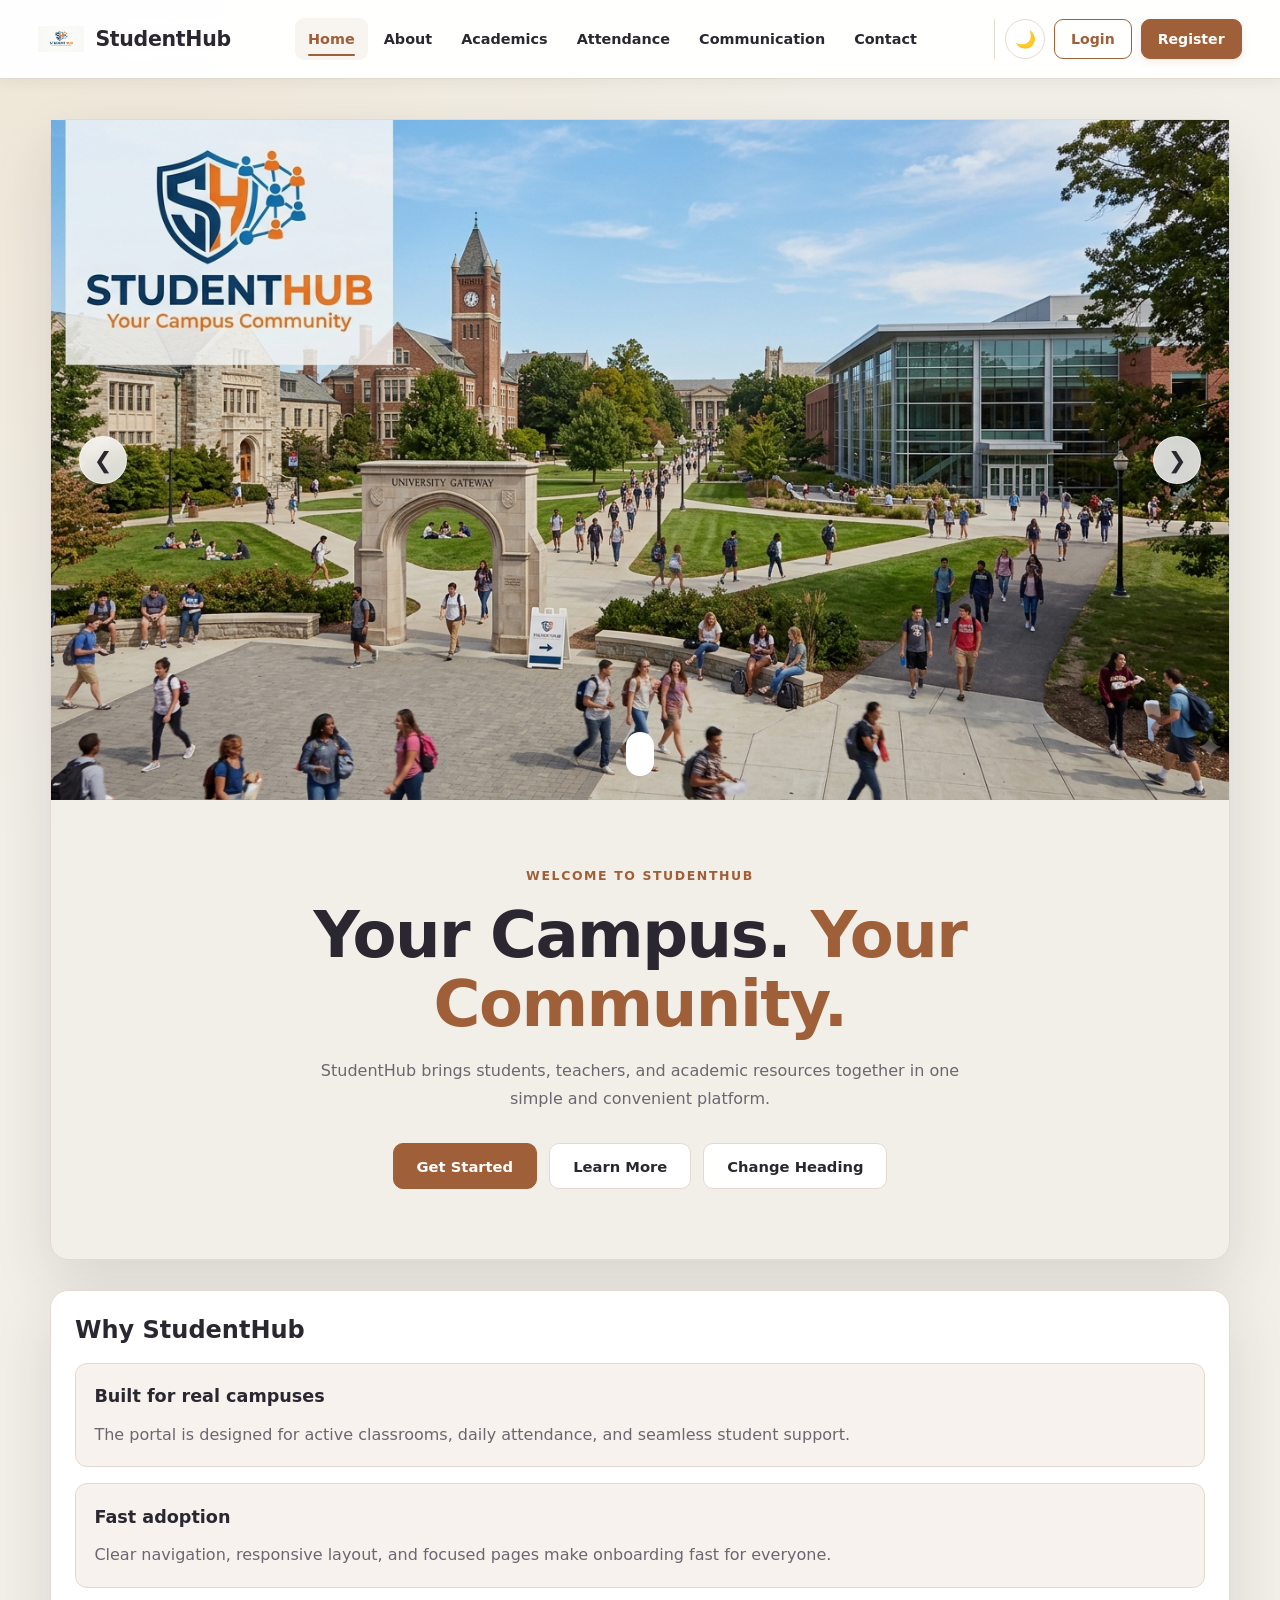
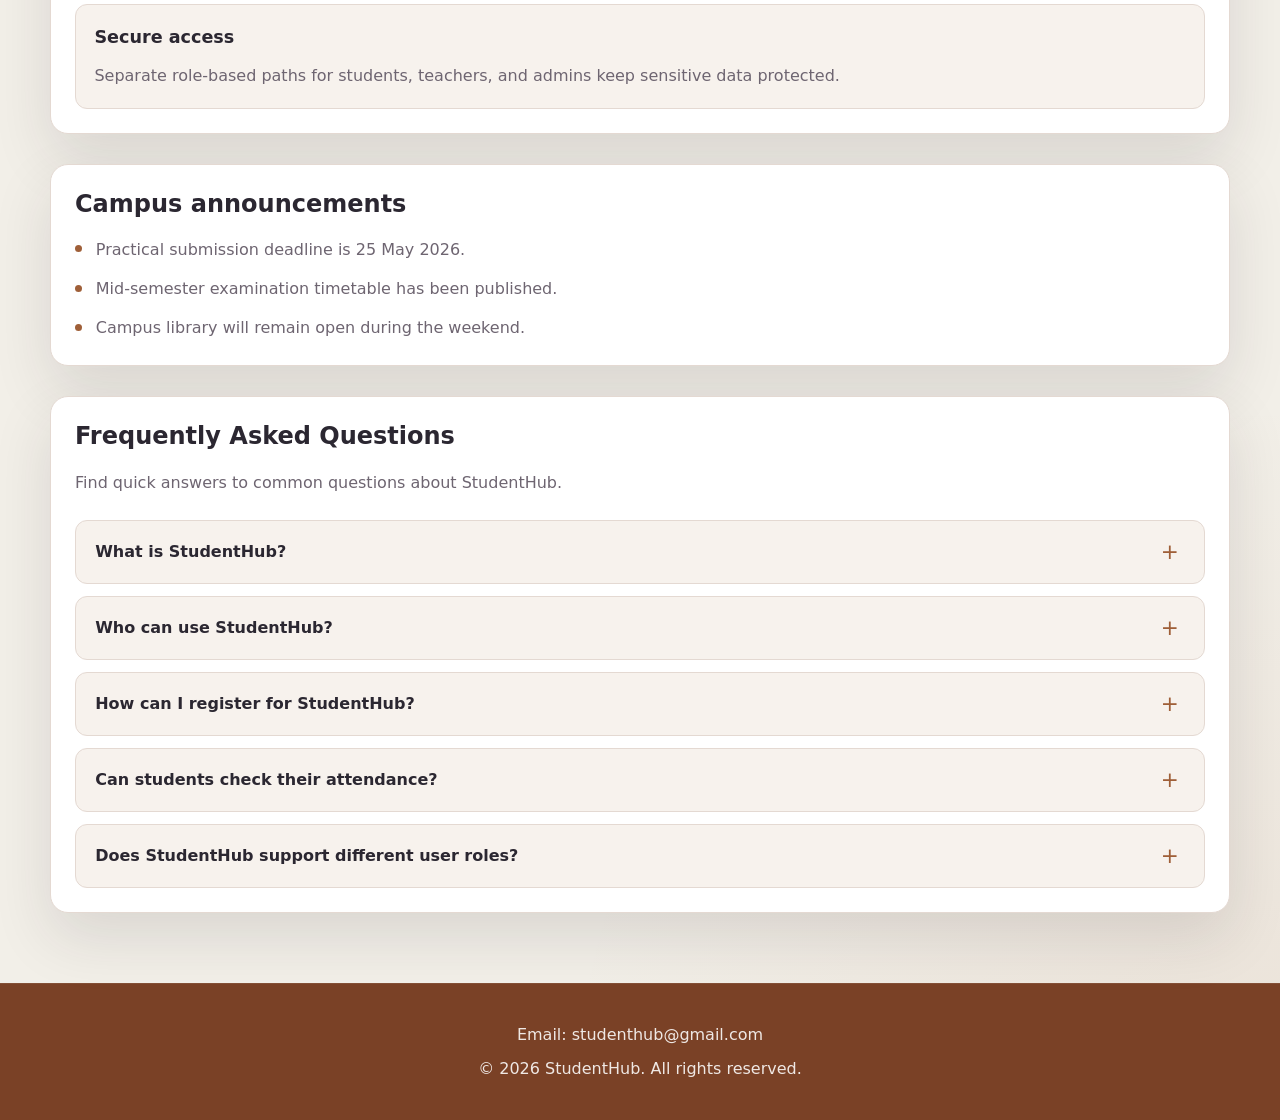
==== pages/index.html @ ce454cba "Upload Final WDF Practical" ====
<!-- 
FAQ(Button Click Answer Sow) 
Heading Change 
Dark Mode
-->

<!DOCTYPE html>
<html lang="en">

<head>
    <meta charset="UTF-8">
    <meta name="viewport" content="width=device-width, initial-scale=1.0">
    <title>StudentHub | Home</title>
    <link rel="stylesheet" href="../css/style.css">

    <link rel="icon" type="image/png" href="../images/logo.png">
</head>

<body>
    <header class="site-header">

        <div class="nav-container">

            <!-- StudentHub Brand -->
            <a href="index.html" class="brand">
                <img src="../images/logo.png" alt="StudentHub Logo" class="brand-logo">
                <span class="brand-name">StudentHub</span>
            </a>

            <!-- Main Navigation -->
            <nav class="main-navigation" aria-label="Main Navigation">

                <ul class="nav-list">

                    <li>
                        <a href="index.html" class="nav-link active">
                            Home
                        </a>
                    </li>

                    <li>
                        <a href="about.html" class="nav-link">
                            About
                        </a>
                    </li>

                    <li>
                        <a href="academics.html" class="nav-link">
                            Academics
                        </a>
                    </li>

                    <li>
                        <a href="attendance.html" class="nav-link">
                            Attendance
                        </a>
                    </li>

                    <li>
                        <a href="communication.html" class="nav-link">
                            Communication
                        </a>
                    </li>

                    <li>
                        <a href="contact.html" class="nav-link">
                            Contact
                        </a>
                    </li>

                </ul>

            </nav>

            <div class="nav-actions">

                <button type="button" id="theme-toggle" class="theme-toggle" aria-label="Switch to dark mode"
                    title="Switch to dark mode">
                    🌙
                </button>

                <a href="login.html" class="nav-login">
                    Login
                </a>

                <a href="register.html" class="nav-register">
                    Register
                </a>

            </div>


        </div>

    </header>

    <main>
        <section class="hero-section">

            <!-- Campus Image Slider -->
            <div class="campus-slider" aria-label="Campus Image Slider">

                <div class="slider-track">


                    <div class="slide active">
                        <img src="../images/campus_image.png" alt="StudentHub College Campus"
                            class="campus-slide-image">
                    </div>

                    <!--
                TODO:
                Add more slides here when you are ready.

                Example:

                <div class="slide">
                    <img
                        src="../assets/images/campus-2.jpg"
                        alt="College Campus"
                        class="campus-slide-image"
                    >
                </div>
            -->

                </div>

                <!-- Previous Button -->
                <button type="button" class="slider-button slider-prev" aria-label="Previous campus image">
                    &#10094;
                </button>

                <!-- Next Button -->
                <button type="button" class="slider-button slider-next" aria-label="Next campus image">
                    &#10095;
                </button>

                <!-- Slider Indicators -->
                <div class="slider-indicators">

                    <button type="button" class="slider-dot active" aria-label="Show campus image 1">
                    </button>

                    <!--
                TODO:
                Add additional dots when additional images are added.
            -->

                </div>

            </div>


            <!-- StudentHub Introduction -->
            <div class="hero-content">

                <span class="hero-label">
                    WELCOME TO STUDENTHUB
                </span>

                <h1 id="hero-heading">
                    Your Campus.
                    <span>Your Community.</span>
                </h1>


                <p>
                    StudentHub brings students, teachers, and academic
                    resources together in one simple and convenient platform.
                </p>

                <div class="hero-buttons">

                    <a href="login.html" class="btn btn-primary">
                        Get Started
                    </a>

                    <a href="about.html" class="btn btn-secondary">
                        Learn More
                    </a>

                    <button type="button" id="heading-change-btn" class="btn btn-heading-change">
                        Change Heading
                    </button>

                </div>


            </div>

        </section>

        <section>
            <h2>Why StudentHub</h2>
            <article>
                <h3>Built for real campuses</h3>
                <p>The portal is designed for active classrooms, daily attendance, and seamless student support.</p>
            </article>
            <article>
                <h3>Fast adoption</h3>
                <p>Clear navigation, responsive layout, and focused pages make onboarding fast for everyone.</p>
            </article>
            <article>
                <h3>Secure access</h3>
                <p>Separate role-based paths for students, teachers, and admins keep sensitive data protected.</p>
            </article>
        </section>

        <section>
            <h2>Campus announcements</h2>
            <ul>
                <li>Practical submission deadline is 25 May 2026.</li>
                <li>Mid-semester examination timetable has been published.</li>
                <li>Campus library will remain open during the weekend.</li>
            </ul>
        </section>

        <section class="faq-section">

            <h2>Frequently Asked Questions</h2>

            <p class="faq-intro">
                Find quick answers to common questions about StudentHub.
            </p>

            <div class="faq-list">

                <article class="faq-item">

                    <button type="button" class="faq-question" aria-expanded="false">

                        <span>What is StudentHub?</span>

                        <span class="faq-icon">+</span>

                    </button>

                    <div class="faq-answer">

                        <p>
                            StudentHub is a campus platform that brings
                            students, teachers, academic resources, attendance,
                            communication, and other campus services together
                            in one place.
                        </p>

                    </div>

                </article>


                <article class="faq-item">

                    <button type="button" class="faq-question" aria-expanded="false">

                        <span>Who can use StudentHub?</span>

                        <span class="faq-icon">+</span>

                    </button>

                    <div class="faq-answer">

                        <p>
                            StudentHub is designed for students, teachers,
                            and administrators. Each role can access the
                            features relevant to their responsibilities.
                        </p>

                    </div>

                </article>


                <article class="faq-item">

                    <button type="button" class="faq-question" aria-expanded="false">

                        <span>How can I register for StudentHub?</span>

                        <span class="faq-icon">+</span>

                    </button>

                    <div class="faq-answer">

                        <p>
                            Click the Register button in the navigation menu
                            and complete the registration form with the
                            required information.
                        </p>

                    </div>

                </article>


                <article class="faq-item">

                    <button type="button" class="faq-question" aria-expanded="false">

                        <span>Can students check their attendance?</span>

                        <span class="faq-icon">+</span>

                    </button>

                    <div class="faq-answer">

                        <p>
                            Yes. Students can use the Attendance section
                            to view their attendance information.
                        </p>

                    </div>

                </article>


                <article class="faq-item">

                    <button type="button" class="faq-question" aria-expanded="false">

                        <span>Does StudentHub support different user roles?</span>

                        <span class="faq-icon">+</span>

                    </button>

                    <div class="faq-answer">

                        <p>
                            Yes. The project includes separate paths for
                            students, teachers, and administrators.
                        </p>

                    </div>

                </article>

            </div>

        </section>


    </main>

    <footer>
        <p>Email: studenthub@gmail.com</p>
        <p>&copy; 2026 StudentHub. All rights reserved.</p>
    </footer>

    <script src="../js/script.js"></script>
</body>

</html>
---- css/style.css ----
/* =========================================================
   STUDENTHUB
   GLOBAL DESIGN SYSTEM
   ========================================================= */

:root {
    /* -------------------------
       Core Colors
       ------------------------- */
    
    color-scheme: light;

    
    --background: #f2efe8;
    --surface: #ffffff;
    --surface-soft: #f7f2ed;

    --text: #2b2731;
    --muted: #6e6571;

    --primary: #9f5f38;
    --primary-dark: #7a4126;

    --accent: #d6af6f;
    --accent-dark: #b15f29;

    --border: #e4d9d2;

    /* -------------------------
       Effects
       ------------------------- */

    --shadow-sm: 0 4px 14px rgba(45, 32, 43, 0.06);

    --shadow-md: 0 12px 30px rgba(45, 32, 43, 0.09);

    --shadow-lg: 0 24px 60px rgba(45, 32, 43, 0.12);

    /* -------------------------
       Layout
       ------------------------- */

    --container-width: 1380px;

    --content-width: 1180px;

    --radius-sm: 8px;
    --radius-md: 12px;
    --radius-lg: 18px;

    /* -------------------------
       Transitions
       ------------------------- */

    --transition-fast: 0.2s ease;

    --transition-normal: 0.25s ease;

    --transition-slow: 0.4s ease;
}


/* =========================================================
   GLOBAL RESET
   ========================================================= */

* {
    margin: 0;
    padding: 0;

    box-sizing: border-box;
}


html {
    scroll-behavior: smooth;
}


body {
    min-height: 100vh;

    font-family:
        Inter,
        system-ui,
        -apple-system,
        BlinkMacSystemFont,
        "Segoe UI",
        sans-serif;

    color: var(--text);

    background:
        radial-gradient(
            circle at top left,
            rgba(223, 184, 121, 0.16),
            transparent 28%
        ),
        radial-gradient(
            circle at bottom right,
            rgba(159, 95, 56, 0.09),
            transparent 24%
        ),
        var(--background);

    line-height: 1.7;
}


/* =========================================================
   GLOBAL ELEMENTS
   ========================================================= */

img,
video,
iframe {
    display: block;

    max-width: 100%;
}


a {
    color: var(--primary);

    text-decoration: none;
}


button,
input,
select,
textarea {
    font: inherit;
}


button {
    cursor: pointer;
}


/* =========================================================
   MAIN CONTENT CONTAINER
   ========================================================= */

main {
    width: min(94%, var(--content-width));

    margin: 0 auto;

    padding: 40px 0 70px;

    display: grid;

    gap: 30px;
}


/* =========================================================
   STUDENTHUB NAVIGATION
   ========================================================= */

.site-header {
    position: sticky;

    top: 0;

    z-index: 1000;

    width: 100%;

    background: rgba(255, 255, 255, 0.96);

    border-bottom: 1px solid var(--border);

    box-shadow: var(--shadow-sm);

    backdrop-filter: blur(12px);

    -webkit-backdrop-filter: blur(12px);
}


.nav-container {
    width: min(94%, var(--container-width));

    min-height: 78px;

    margin: 0 auto;

    display: flex;

    align-items: center;

    gap: 28px;
}


/* =========================================================
   BRAND
   ========================================================= */

.brand {
    display: inline-flex;

    align-items: center;

    gap: 11px;

    flex-shrink: 0;

    padding: 5px 0;

    color: var(--text);

    text-decoration: none;

    border-radius: var(--radius-sm);

    transition:
        opacity var(--transition-normal),
        transform var(--transition-normal);
}


.brand:hover {
    opacity: 0.88;

    transform: translateY(-1px);
}


.brand-logo {
    width: 46px;

    height: 46px;

    display: block;

    flex-shrink: 0;

    object-fit: contain;

    object-position: center;
}


.brand-name {
    color: var(--text);

    font-size: 1.28rem;

    font-weight: 750;

    line-height: 1;

    letter-spacing: -0.3px;

    white-space: nowrap;
}


/* =========================================================
   MAIN NAVIGATION
   ========================================================= */

.main-navigation {
    flex: 1;

    min-width: 0;

    display: flex;

    align-items: center;

    justify-content: center;
}


.nav-list {
    display: flex;

    align-items: center;

    justify-content: center;

    gap: 3px;

    margin: 0;

    padding: 0;

    list-style: none;
}


.nav-list li {
    margin: 0;

    padding: 0;
}


.nav-link {
    position: relative;

    display: inline-flex;

    align-items: center;

    justify-content: center;

    min-height: 42px;

    padding: 0 13px;

    color: var(--text);

    font-size: 0.9rem;

    font-weight: 550;

    line-height: 1;

    text-decoration: none;

    border-radius: 9px;

    white-space: nowrap;

    transition:
        color var(--transition-normal),
        background-color var(--transition-normal);
}


.nav-link:hover {
    color: var(--primary);

    background-color: rgba(159, 95, 56, 0.08);
}


.nav-link.active {
    color: var(--primary);

    font-weight: 650;

    background-color: rgba(159, 95, 56, 0.07);
}


.nav-link.active::after {
    content: "";

    position: absolute;

    left: 13px;

    right: 13px;

    bottom: 4px;

    height: 2px;

    border-radius: 999px;

    background-color: var(--primary);
}


/* =========================================================
   NAVIGATION ACTIONS
   ========================================================= */

.nav-actions {
    display: flex;

    align-items: center;

    justify-content: flex-end;

    gap: 9px;

    flex-shrink: 0;

    padding-left: 10px;

    border-left: 1px solid var(--border);
}


.nav-login,
.nav-register {
    min-height: 40px;

    display: inline-flex;

    align-items: center;

    justify-content: center;

    padding: 0 16px;

    border-radius: 9px;

    font-size: 0.88rem;

    font-weight: 600;

    line-height: 1;

    text-decoration: none;

    white-space: nowrap;

    transition:
        color var(--transition-normal),
        background-color var(--transition-normal),
        border-color var(--transition-normal),
        box-shadow var(--transition-normal),
        transform var(--transition-normal);
}


/* Login */

.nav-login {
    color: var(--primary);

    background-color: transparent;

    border: 1px solid var(--primary);
}


.nav-login:hover {
    color: #ffffff;

    background-color: var(--primary);

    transform: translateY(-1px);

    box-shadow:
        0 5px 14px rgba(159, 95, 56, 0.18);
}


/* Register */

.nav-register {
    color: #ffffff;

    background-color: var(--primary);

    border: 1px solid var(--primary);

    box-shadow:
        0 3px 8px rgba(159, 95, 56, 0.12);
}


.nav-register:hover {
    color: #ffffff;

    background-color: var(--primary-dark);

    border-color: var(--primary-dark);

    transform: translateY(-1px);

    box-shadow:
        0 6px 16px rgba(159, 95, 56, 0.22);
}


/* =========================================================
   HOME PAGE
   ========================================================= */

.hero-section {
    width: 100%;

    padding: 0 0 70px;

    background: var(--background);
}


/* =========================================================
   CAMPUS IMAGE SLIDER
   ========================================================= */

.campus-slider {
    position: relative;

    width: 100%;

    height: clamp(400px, 55vw, 680px);

    overflow: hidden;

    background: #dcd7cf;

    isolation: isolate;
}


.slider-track {
    position: relative;

    width: 100%;

    height: 100%;
}


.slide {
    position: absolute;

    inset: 0;

    width: 100%;

    height: 100%;

    opacity: 0;

    visibility: hidden;

    transition:
        opacity var(--transition-slow),
        visibility var(--transition-slow);
}


.slide.active {
    opacity: 1;

    visibility: visible;

    z-index: 1;
}


.campus-slide-image {
    width: 100%;

    height: 100%;

    display: block;

    object-fit: cover;

    object-position: center center;
}


/* =========================================================
   SLIDER OVERLAY
   ========================================================= */

.campus-slider::after {
    content: "";

    position: absolute;

    inset: 0;

    z-index: 2;

    pointer-events: none;

    background:
        linear-gradient(
            to bottom,
            rgba(0, 0, 0, 0.03),
            rgba(0, 0, 0, 0.08)
        );
}


/* =========================================================
   SLIDER BUTTONS
   ========================================================= */

.slider-button {
    position: absolute;

    top: 50%;

    z-index: 5;

    width: 48px;

    height: 48px;

    display: flex;

    align-items: center;

    justify-content: center;

    transform: translateY(-50%);

    border: 1px solid rgba(255, 255, 255, 0.55);

    border-radius: 50%;

    background: rgba(255, 255, 255, 0.82);

    color: var(--text);

    font-size: 1.4rem;

    line-height: 1;

    cursor: pointer;

    backdrop-filter: blur(6px);

    transition:
        background-color var(--transition-normal),
        color var(--transition-normal),
        transform var(--transition-normal),
        box-shadow var(--transition-normal);
}


.slider-button:hover {
    background: var(--primary);

    color: #ffffff;

    box-shadow:
        0 8px 20px rgba(0, 0, 0, 0.18);

    transform:
        translateY(-50%)
        scale(1.05);
}


.slider-prev {
    left: 28px;
}


.slider-next {
    right: 28px;
}


/* =========================================================
   SLIDER INDICATORS
   ========================================================= */

.slider-indicators {
    position: absolute;

    left: 50%;

    bottom: 24px;

    z-index: 5;

    display: flex;

    align-items: center;

    justify-content: center;

    gap: 8px;

    transform: translateX(-50%);
}


.slider-dot {
    width: 9px;

    height: 9px;

    padding: 0;

    border: 0;

    border-radius: 50%;

    background: rgba(255, 255, 255, 0.65);

    cursor: pointer;

    transition:
        width var(--transition-normal),
        background-color var(--transition-normal),
        transform var(--transition-normal);
}


.slider-dot:hover {
    transform: scale(1.15);
}


.slider-dot.active {
    width: 28px;

    border-radius: 999px;

    background: #ffffff;
}


/* =========================================================
   HERO CONTENT
   ========================================================= */

.hero-content {
    width: min(92%, 900px);

    margin: 0 auto;

    padding: 65px 20px 0;

    display: flex;

    flex-direction: column;

    align-items: center;

    justify-content: center;

    text-align: center;
}


.hero-label {
    display: inline-block;

    margin-bottom: 15px;

    color: var(--primary);

    font-size: 0.78rem;

    font-weight: 700;

    letter-spacing: 1.6px;

    text-transform: uppercase;
}


.hero-content h1 {
    margin: 0 0 18px;

    color: var(--text);

    font-size: clamp(2.2rem, 5vw, 4rem);

    font-weight: 750;

    line-height: 1.08;

    letter-spacing: -1.5px;
}


.hero-content h1 span {
    color: var(--primary);
}


.hero-content p {
    width: min(100%, 680px);

    margin: 0 auto 30px;

    color: var(--muted);

    font-size: 1rem;

    line-height: 1.75;
}


/* =========================================================
   STANDARD BUTTONS
   ========================================================= */

.hero-buttons {
    display: flex;

    align-items: center;

    justify-content: center;

    gap: 12px;

    flex-wrap: wrap;
}


.btn {
    min-height: 46px;

    display: inline-flex;

    align-items: center;

    justify-content: center;

    padding: 0 23px;

    border-radius: 10px;

    font-size: 0.92rem;

    font-weight: 600;

    text-decoration: none;

    transition:
        transform var(--transition-normal),
        box-shadow var(--transition-normal),
        background-color var(--transition-normal),
        color var(--transition-normal);
}


.btn-primary {
    color: #ffffff;

    background: var(--primary);

    border: 1px solid var(--primary);
}


.btn-primary:hover {
    color: #ffffff;

    background: var(--primary-dark);

    box-shadow:
        0 8px 20px rgba(159, 95, 56, 0.18);

    transform: translateY(-2px);
}


.btn-secondary {
    color: var(--text);

    background: var(--surface);

    border: 1px solid var(--border);
}


.btn-secondary:hover {
    color: var(--primary);

    border-color: var(--primary);

    transform: translateY(-2px);
}


/* =========================================================
   CONTENT SECTIONS
   ========================================================= */

section,
aside {
    background-color: var(--surface);

    border: 1px solid var(--border);

    border-radius: var(--radius-lg);

    padding: 1.5rem;

    box-shadow: var(--shadow-lg);

    min-width: 0;
}


section h2,
aside h2 {
    margin-bottom: 1rem;

    color: var(--text);

    font-size: 1.5rem;

    line-height: 1.3;
}


section p,
article p,
aside p,
footer p {
    color: var(--muted);
}


/* =========================================================
   ARTICLES / FEATURE CARDS
   ========================================================= */

section article {
    background: var(--surface-soft);

    border: 1px solid var(--border);

    border-radius: var(--radius-md);

    padding: 1.15rem;

    margin-bottom: 1rem;

    transition:
        transform var(--transition-normal),
        box-shadow var(--transition-normal);
}


section article:hover {
    transform: translateY(-2px);

    box-shadow: var(--shadow-sm);
}


section article:last-child {
    margin-bottom: 0;
}


section article h3 {
    margin-bottom: 0.55rem;

    color: var(--text);

    font-size: 1.1rem;
}


/* =========================================================
   FEATURE GRID
   ========================================================= */

.feature-grid {
    display: grid;

    gap: 1rem;

    grid-template-columns:
        repeat(
            auto-fit,
            minmax(210px, 1fr)
        );

    align-items: start;
}


.feature-card {
    background: var(--surface);

    border: 1px solid var(--border);

    border-radius: var(--radius-md);

    padding: 1.25rem;

    box-shadow: var(--shadow-sm);

    transition:
        transform var(--transition-normal),
        box-shadow var(--transition-normal);
}


.feature-card:hover {
    transform: translateY(-3px);

    box-shadow: var(--shadow-md);
}


.feature-card h3 {
    margin-bottom: 0.8rem;

    color: var(--text);

    font-size: 1.1rem;
}


/* =========================================================
   LISTS
   ========================================================= */

section ul,
aside ul {
    list-style: none;

    padding-left: 0;

    display: grid;

    gap: 0.75rem;
}


section li,
aside li {
    position: relative;

    padding-left: 1.3rem;

    color: var(--muted);
}


section li::before,
aside li::before {
    content: "";

    position: absolute;

    left: 0;

    top: 0.6rem;

    width: 7px;

    height: 7px;

    border-radius: 50%;

    background: var(--primary);
}


/* =========================================================
   TABLES
   ========================================================= */

table {
    width: 100%;

    border-collapse: collapse;

    background: var(--surface);

    border: 1px solid var(--border);
}


thead {
    background: var(--surface-soft);
}


th,
td {
    padding: 1rem;

    text-align: left;

    border: 1px solid var(--border);
}


th {
    color: var(--text);

    font-weight: 700;
}


td {
    color: var(--muted);
}


tbody tr {
    transition: background-color var(--transition-fast);
}


tbody tr:hover {
    background: var(--surface-soft);
}


/* =========================================================
   FORMS
   ========================================================= */

form {
    display: grid;

    gap: 1rem;
}


label {
    color: var(--text);

    font-weight: 650;
}


input,
select,
textarea {
    width: 100%;

    padding: 0.9rem 1rem;

    color: var(--text);

    background: #fcfbf9;

    border: 1px solid var(--border);

    border-radius: var(--radius-md);

    transition:
        border-color var(--transition-normal),
        box-shadow var(--transition-normal),
        background-color var(--transition-normal);
}


input:focus,
select:focus,
textarea:focus {
    outline: none;

    background: var(--surface);

    border-color: var(--primary);

    box-shadow:
        0 0 0 4px rgba(159, 95, 56, 0.10);
}


textarea {
    min-height: 140px;

    resize: vertical;
}


/* =========================================================
   STANDARD BUTTON
   ========================================================= */

button {
    display: inline-flex;

    align-items: center;

    justify-content: center;

    min-height: 44px;

    padding: 0 1.4rem;

    border: 1px solid var(--primary);

    border-radius: 10px;

    background: var(--primary);

    color: #ffffff;

    cursor: pointer;

    font-weight: 600;

    transition:
        transform var(--transition-fast),
        background-color var(--transition-fast),
        box-shadow var(--transition-fast);
}


button:hover,
button:focus-visible {
    background: var(--primary-dark);

    border-color: var(--primary-dark);

    transform: translateY(-1px);

    box-shadow:
        0 5px 14px rgba(159, 95, 56, 0.16);
}


/* =========================================================
   FOOTER
   ========================================================= */

footer {
    width: 100%;

    padding: 30px 20px;

    text-align: center;

    color: #ffffff;

    background: var(--primary-dark);

    border-top: 1px solid rgba(255, 255, 255, 0.08);
}


footer p {
    margin: 0.45rem 0;

    color: rgba(255, 255, 255, 0.88);
}


footer ul {
    list-style: none;

    padding: 0;

    margin: 0.85rem 0 1.2rem;

    display: flex;

    flex-wrap: wrap;

    justify-content: center;

    gap: 0.85rem;
}


footer a {
    color: rgba(255, 255, 255, 0.92);

    transition: color var(--transition-fast);
}


footer a:hover {
    color: #ffffff;
}


/* =========================================================
   TABLET
   ========================================================= */

@media (max-width: 1150px) {

    .nav-container {
        gap: 18px;
    }

    .nav-list {
        gap: 0;
    }

    .nav-link {
        padding-left: 10px;

        padding-right: 10px;

        font-size: 0.85rem;
    }

    .nav-actions {
        padding-left: 8px;

        gap: 7px;
    }

    .nav-login,
    .nav-register {
        padding-left: 13px;

        padding-right: 13px;

        font-size: 0.84rem;
    }
}


/* =========================================================
   SMALL TABLET
   ========================================================= */

@media (max-width: 950px) {

    .nav-container {
        min-height: auto;

        padding-top: 13px;

        padding-bottom: 13px;

        flex-wrap: wrap;
    }

    .brand {
        margin-right: auto;
    }

    .main-navigation {
        order: 3;

        width: 100%;

        flex-basis: 100%;

        justify-content: flex-start;

        overflow-x: auto;

        scrollbar-width: none;
    }

    .main-navigation::-webkit-scrollbar {
        display: none;
    }

    .nav-list {
        width: max-content;

        justify-content: flex-start;

        padding-bottom: 2px;
    }

    .nav-actions {
        border-left: none;

        padding-left: 0;
    }

    .campus-slider {
        height: 52vw;

        min-height: 350px;

        max-height: 520px;
    }

    .slider-button {
        width: 44px;

        height: 44px;

        font-size: 1.2rem;
    }

    .slider-prev {
        left: 18px;
    }

    .slider-next {
        right: 18px;
    }

    .hero-content {
        padding-top: 50px;
    }
}


/* =========================================================
   MOBILE
   ========================================================= */

@media (max-width: 600px) {

    main {
        width: 92%;

        padding-top: 25px;

        padding-bottom: 50px;
    }


    /* Navigation */

    .nav-container {
        width: 92%;

        padding-top: 11px;

        padding-bottom: 11px;

        gap: 12px;
    }

    .brand-logo {
        width: 40px;

        height: 40px;
    }

    .brand-name {
        font-size: 1.1rem;
    }

    .nav-actions {
        gap: 6px;
    }

    .nav-login,
    .nav-register {
        min-height: 37px;

        padding-left: 11px;

        padding-right: 11px;

        font-size: 0.79rem;
    }

    .main-navigation {
        margin-top: 2px;
    }

    .nav-list {
        gap: 2px;
    }

    .nav-link {
        min-height: 38px;

        padding-left: 10px;

        padding-right: 10px;

        font-size: 0.81rem;
    }

    .nav-link.active::after {
        left: 10px;

        right: 10px;

        bottom: 3px;
    }


    /* Campus slider */

    .campus-slider {
        height: 62vw;

        min-height: 260px;

        max-height: 400px;
    }

    .campus-slide-image {
        object-position: center center;
    }

    .slider-button {
        width: 38px;

        height: 38px;

        font-size: 1rem;
    }

    .slider-prev {
        left: 12px;
    }

    .slider-next {
        right: 12px;
    }

    .slider-indicators {
        bottom: 15px;
    }

    .slider-dot {
        width: 7px;

        height: 7px;
    }

    .slider-dot.active {
        width: 22px;
    }


    /* Hero */

    .hero-content {
        width: 90%;

        padding: 42px 0 0;
    }

    .hero-content h1 {
        font-size: 2.2rem;

        letter-spacing: -0.8px;
    }

    .hero-content p {
        font-size: 0.94rem;

        line-height: 1.65;
    }

    .hero-buttons {
        width: 100%;

        flex-direction: column;
    }

    .btn {
        width: 100%;
    }


    /* Sections */

    section,
    aside {
        padding: 1.2rem;

        border-radius: var(--radius-md);
    }


    /* Tables */

    table {
        display: block;

        overflow-x: auto;
    }


    /* Footer */

    footer {
        padding: 25px 15px;
    }
}


/* =========================================================
   VERY SMALL MOBILE
   ========================================================= */

@media (max-width: 400px) {

    .brand-name {
        font-size: 1rem;
    }

    .brand-logo {
        width: 36px;

        height: 36px;
    }

    .nav-login,
    .nav-register {
        padding-left: 9px;

        padding-right: 9px;

        font-size: 0.75rem;
    }

    .nav-link {
        padding-left: 8px;

        padding-right: 8px;

        font-size: 0.78rem;
    }
}


/* =========================================================
   ACCESSIBILITY
   ========================================================= */

:focus-visible {
    outline: 3px solid rgba(214, 175, 111, 0.55);

    outline-offset: 3px;
}


/* =========================================================
   REDUCED MOTION
   ========================================================= */

@media (prefers-reduced-motion: reduce) {

    html {
        scroll-behavior: auto;
    }

    *,
    *::before,
    *::after {
        transition-duration: 0.01ms !important;

        animation-duration: 0.01ms !important;

        animation-iteration-count: 1 !important;
    }
}


/* =========================================================
   DARK MODE
   ========================================================= */

:root[data-theme="dark"] {

    --background: #151311;

    --surface: #211e1b;

    --surface-soft: #292521;

    --text: #f3eee8;

    --muted: #bdb3aa;

    --primary: #d08a5b;

    --primary-dark: #a9653e;

    --accent: #d6af6f;

    --accent-dark: #d07a3e;

    --border: #3b342e;

    --shadow-sm:
        0 4px 14px rgba(0, 0, 0, 0.22);

    --shadow-md:
        0 12px 30px rgba(0, 0, 0, 0.30);

    --shadow-lg:
        0 24px 60px rgba(0, 0, 0, 0.38);
}


/* Dark mode body */

:root[data-theme="dark"] body {

    color-scheme: dark;

    background:
        radial-gradient(
            circle at top left,
            rgba(214, 175, 111, 0.08),
            transparent 28%
        ),
        radial-gradient(
            circle at bottom right,
            rgba(159, 95, 56, 0.12),
            transparent 24%
        ),
        var(--background);
}


/* Dark header */

:root[data-theme="dark"] .site-header {

    background: rgba(25, 22, 20, 0.96);

}


/* Dark hero */

:root[data-theme="dark"] .hero-section {

    background: var(--background);

}


/* Dark slider */

:root[data-theme="dark"] .campus-slider {

    background: #24211e;

}


/* Dark secondary button */

:root[data-theme="dark"] .btn-secondary {

    color: var(--text);

    background: var(--surface);

}


/* Dark form fields */

:root[data-theme="dark"] input,
:root[data-theme="dark"] select,
:root[data-theme="dark"] textarea {

    color: var(--text);

    background: #1b1917;

}


/* =========================================================
   DARK MODE TOGGLE
   ========================================================= */

.theme-toggle {

    width: 40px;

    height: 40px;

    min-height: 40px;

    padding: 0;

    display: inline-flex;

    align-items: center;

    justify-content: center;

    flex-shrink: 0;

    color: var(--text);

    background: var(--surface);

    border: 1px solid var(--border);

    border-radius: 50%;

    font-size: 1.05rem;

    line-height: 1;

    box-shadow: none;

    transition:
        background-color var(--transition-normal),
        color var(--transition-normal),
        border-color var(--transition-normal),
        transform var(--transition-normal);
}


.theme-toggle:hover {

    color: var(--primary);

    background: var(--surface-soft);

    border-color: var(--primary);

    box-shadow: none;

    transform: rotate(10deg) scale(1.05);

}


/* =========================================================
   HEADING CHANGE BUTTON
   ========================================================= */

.btn-heading-change {

    color: var(--text);

    background: var(--surface);

    border: 1px solid var(--border);

}


.btn-heading-change:hover {

    color: var(--primary);

    background: var(--surface-soft);

    border-color: var(--primary);

}


/* =========================================================
   FAQ SECTION
   ========================================================= */

.faq-section {

    width: 100%;

}


.faq-intro {

    margin-bottom: 1.5rem;

    color: var(--muted);

}


/* FAQ list */

.faq-list {

    display: grid;

    gap: 12px;

}


/* FAQ item */

.faq-item {

    margin: 0;

    padding: 0 !important;

    overflow: hidden;

    background: var(--surface-soft) !important;

    border: 1px solid var(--border) !important;

    border-radius: var(--radius-md);

    box-shadow: none !important;

    transition:
        border-color var(--transition-normal),
        background-color var(--transition-normal),
        box-shadow var(--transition-normal);

}


.faq-item:hover {

    transform: none !important;

    box-shadow: none !important;

}


/* FAQ question button */

.faq-question {

    width: 100%;

    min-height: 62px;

    padding: 1rem 1.2rem;

    display: flex;

    align-items: center;

    justify-content: space-between;

    gap: 20px;

    color: var(--text);

    background: transparent;

    border: 0;

    border-radius: 0;

    text-align: left;

    font-weight: 650;

    box-shadow: none;

    transform: none;

    transition:
        color var(--transition-normal),
        background-color var(--transition-normal);

}


.faq-question:hover,
.faq-question:focus-visible {

    color: var(--primary);

    background: rgba(159, 95, 56, 0.07);

    border: 0;

    box-shadow: none;

    transform: none;

}


/* FAQ icon */

.faq-icon {

    width: 30px;

    height: 30px;

    display: inline-flex;

    align-items: center;

    justify-content: center;

    flex-shrink: 0;

    color: var(--primary);

    font-size: 1.35rem;

    font-weight: 400;

    line-height: 1;

    transition:
        transform var(--transition-normal);

}


/* FAQ answer */

.faq-answer {

    display: grid;

    grid-template-rows: 0fr;

    transition:
        grid-template-rows var(--transition-slow);

}


.faq-answer p {

    min-height: 0;

    overflow: hidden;

    margin: 0;

    padding: 0 1.2rem;

    color: var(--muted);

    line-height: 1.7;

}


/* Open FAQ */

.faq-item.open {

    border-color: rgba(159, 95, 56, 0.45) !important;

}


.faq-item.open .faq-answer {

    grid-template-rows: 1fr;

}


.faq-item.open .faq-answer p {

    padding-top: 0;

    padding-bottom: 1.2rem;

}


.faq-item.open .faq-icon {

    transform: rotate(180deg);

}


/* =========================================================
   DARK FAQ
   ========================================================= */

:root[data-theme="dark"] .faq-question:hover,
:root[data-theme="dark"] .faq-question:focus-visible {

    background: rgba(208, 138, 91, 0.08);

}


/* =========================================================
   FAQ MOBILE
   ========================================================= */

@media (max-width: 600px) {

    .faq-question {

        min-height: 58px;

        padding:
            0.9rem 1rem;

        gap: 12px;

        font-size: 0.94rem;

    }


    .faq-answer p {

        padding-left: 1rem;

        padding-right: 1rem;

        font-size: 0.92rem;

    }


    .theme-toggle {

        width: 37px;

        height: 37px;

        min-height: 37px;

    }

}


/* =========================================================
   PRACTICAL 5 - REGISTRATION FORM VALIDATION
   ========================================================= */

.registration-section {
    width: min(100%, 700px);
    margin: 0 auto;
}

.form-intro {
    margin-bottom: 1.5rem;
    color: var(--muted);
}

.form-group {
    display: grid;
    gap: 0.45rem;
}

.form-group label,
.gender-group legend {
    font-weight: 650;
    color: var(--text);
}


/* Error message */

.error-message {
    display: block;
    min-height: 20px;
    color: #c0392b;
    font-size: 0.85rem;
    font-weight: 600;
}


/* Invalid input */

input.input-error,
select.input-error {
    border-color: #c0392b;
    background: #fff7f6;
}


/* Valid input */

input.input-valid,
select.input-valid {
    border-color: #2e8b57;
}


/* Password strength */

.password-strength-container {
    width: 100%;
    height: 8px;
    margin-top: 4px;
    overflow: hidden;
    background: var(--border);
    border-radius: 999px;
}

.strength-bar {
    width: 0%;
    height: 100%;
    border-radius: 999px;
    transition: width 0.25s ease;
}

.password-help {
    margin: 0;
    color: var(--muted);
    font-size: 0.82rem;
}

.password-strength {
    margin: 0;
    font-size: 0.88rem;
    font-weight: 650;
}


/* Gender */

.gender-group {
    border: 0;
    padding: 0;
    margin: 0;
    display: grid;
    gap: 0.7rem;
}

.gender-options {
    display: flex;
    flex-wrap: wrap;
    gap: 1.2rem;
}

.gender-options label {
    display: flex;
    align-items: center;
    gap: 0.4rem;
    font-weight: 500;
}

.gender-options input {
    width: auto;
}


/* Terms */

.terms-group {
    display: grid;
    gap: 0.4rem;
}

.terms-group label {
    display: flex;
    align-items: flex-start;
    gap: 0.5rem;
    font-weight: 500;
}

.terms-group input {
    width: auto;
    margin-top: 5px;
}


/* Success message */

.success-message {
    display: none;
    padding: 0.9rem 1rem;
    border: 1px solid #2e8b57;
    border-radius: var(--radius-md);
    background: #eefaf3;
    color: #176b3a;
    font-weight: 600;
}


/* Register button */

.register-submit {
    width: 100%;
    margin-top: 0.5rem;
}


/* Login link */

.login-link {
    margin-top: 1rem;
    text-align: center;
}


/* Dark mode */

:root[data-theme="dark"] input.input-error,
:root[data-theme="dark"] select.input-error {
    background: #2a1b19;
}

:root[data-theme="dark"] .success-message {
    background: #17261d;
    color: #8ee0ad;
}


/* Mobile */

@media (max-width: 600px) {

    .gender-options {
        flex-direction: column;
        gap: 0.7rem;
    }

}
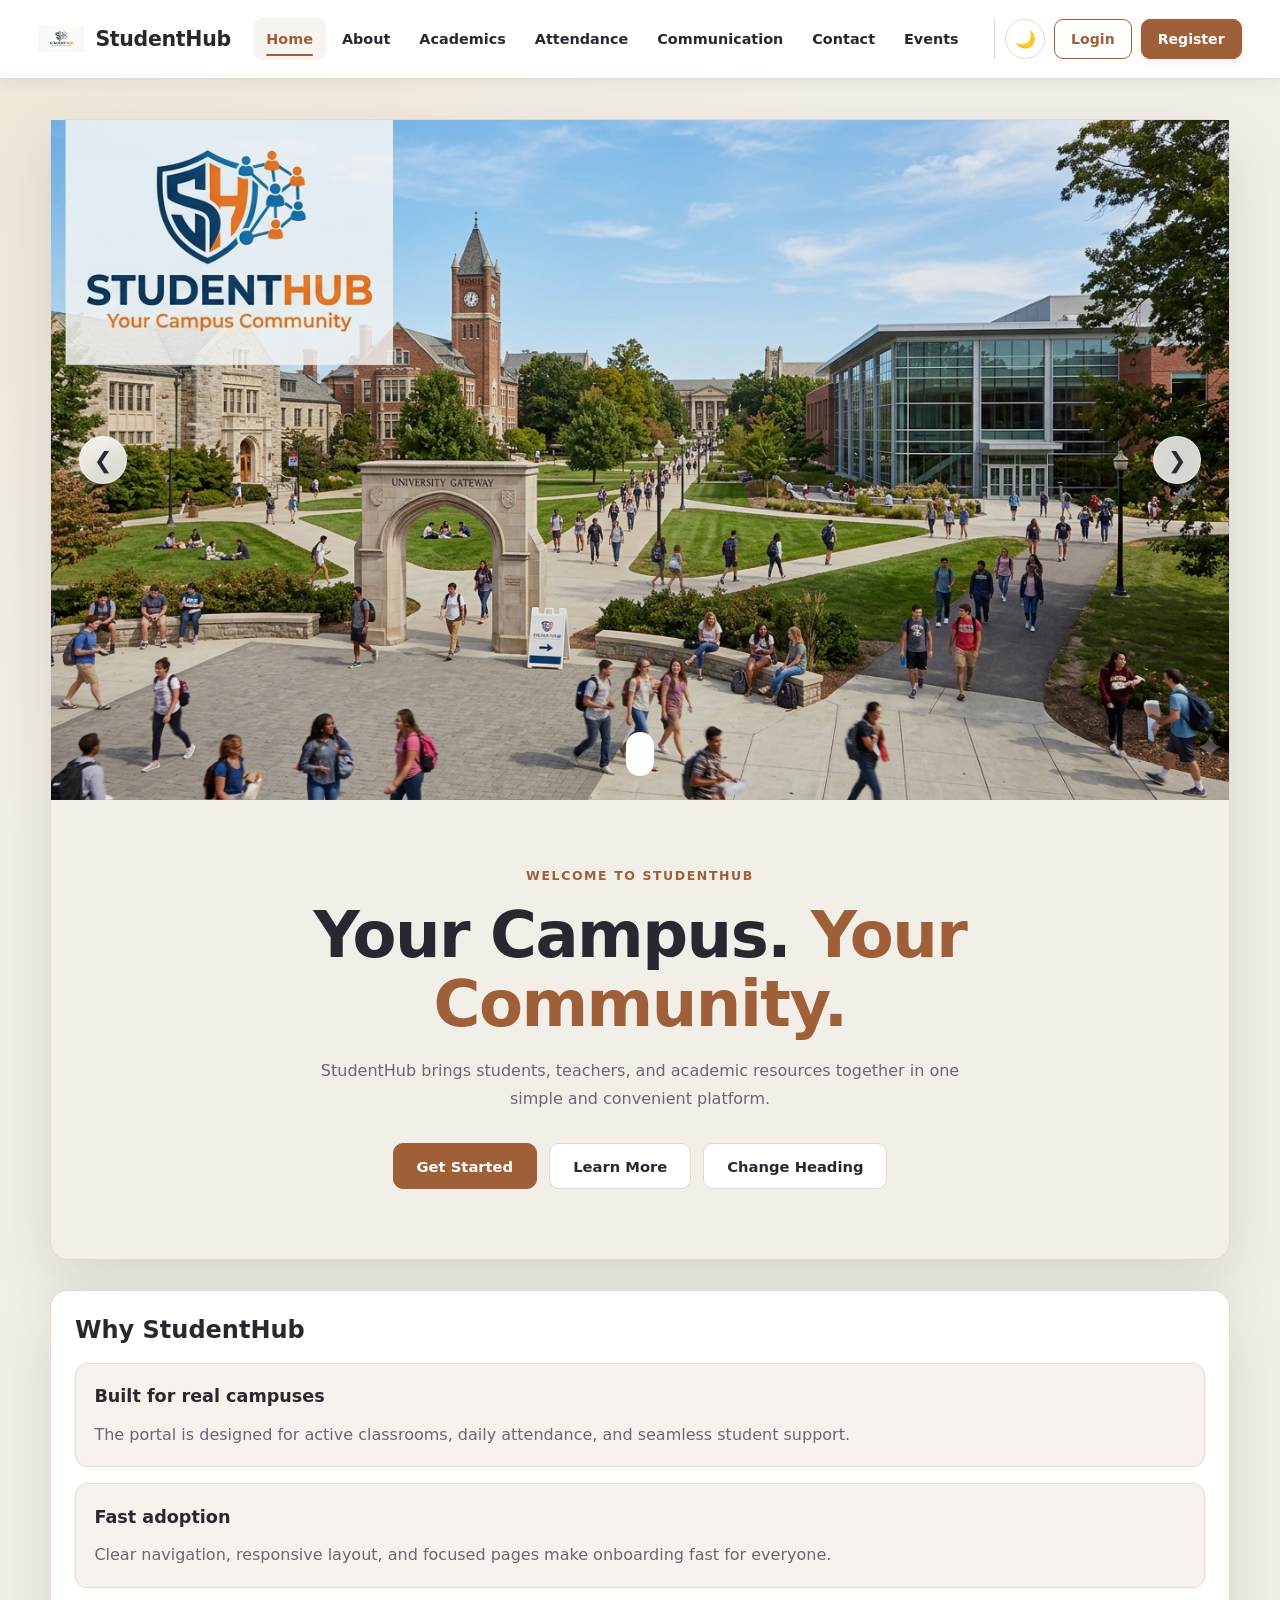
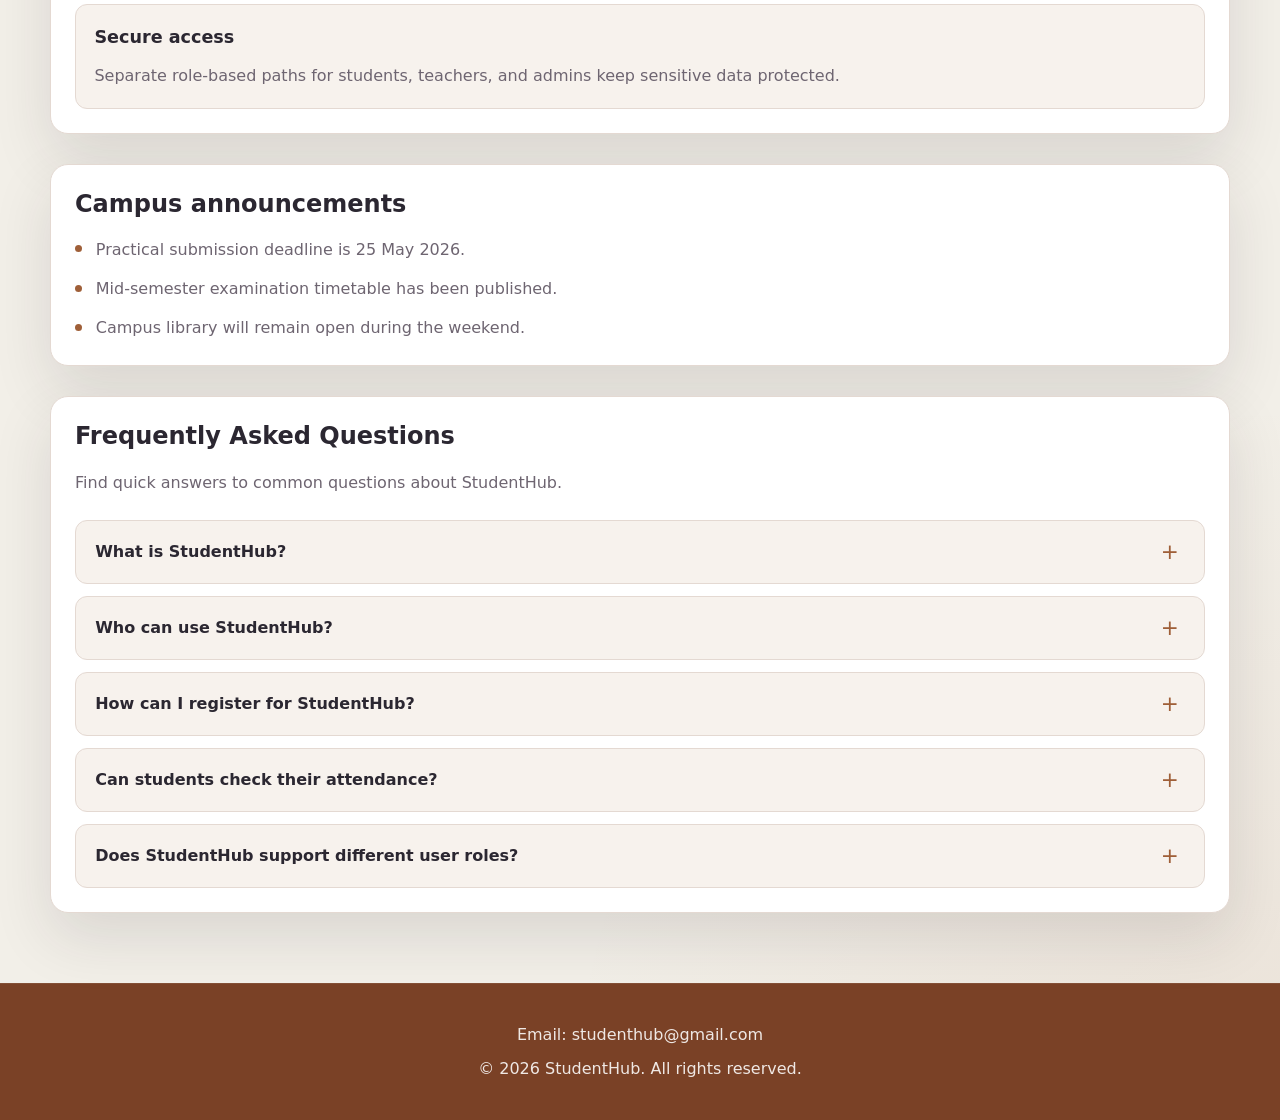
==== commit 74827816: "Added Practical 6 - Fetch API JSON Events" ====
--- a/pages/index.html
+++ b/pages/index.html
@@ -65,6 +65,11 @@
                     <li>
                         <a href="contact.html" class="nav-link">
                             Contact
+                        </a>
+                    </li>
+                    <li>
+                        <a href="events.html" class="nav-link">
+                            Events
                         </a>
                     </li>
 
--- a/css/style.css
+++ b/css/style.css
@@ -2099,190 +2099,3 @@
     }
 
 }
-
-
-/* =========================================================
-   PRACTICAL 5 - REGISTRATION FORM VALIDATION
-   ========================================================= */
-
-.registration-section {
-    width: min(100%, 700px);
-    margin: 0 auto;
-}
-
-.form-intro {
-    margin-bottom: 1.5rem;
-    color: var(--muted);
-}
-
-.form-group {
-    display: grid;
-    gap: 0.45rem;
-}
-
-.form-group label,
-.gender-group legend {
-    font-weight: 650;
-    color: var(--text);
-}
-
-
-/* Error message */
-
-.error-message {
-    display: block;
-    min-height: 20px;
-    color: #c0392b;
-    font-size: 0.85rem;
-    font-weight: 600;
-}
-
-
-/* Invalid input */
-
-input.input-error,
-select.input-error {
-    border-color: #c0392b;
-    background: #fff7f6;
-}
-
-
-/* Valid input */
-
-input.input-valid,
-select.input-valid {
-    border-color: #2e8b57;
-}
-
-
-/* Password strength */
-
-.password-strength-container {
-    width: 100%;
-    height: 8px;
-    margin-top: 4px;
-    overflow: hidden;
-    background: var(--border);
-    border-radius: 999px;
-}
-
-.strength-bar {
-    width: 0%;
-    height: 100%;
-    border-radius: 999px;
-    transition: width 0.25s ease;
-}
-
-.password-help {
-    margin: 0;
-    color: var(--muted);
-    font-size: 0.82rem;
-}
-
-.password-strength {
-    margin: 0;
-    font-size: 0.88rem;
-    font-weight: 650;
-}
-
-
-/* Gender */
-
-.gender-group {
-    border: 0;
-    padding: 0;
-    margin: 0;
-    display: grid;
-    gap: 0.7rem;
-}
-
-.gender-options {
-    display: flex;
-    flex-wrap: wrap;
-    gap: 1.2rem;
-}
-
-.gender-options label {
-    display: flex;
-    align-items: center;
-    gap: 0.4rem;
-    font-weight: 500;
-}
-
-.gender-options input {
-    width: auto;
-}
-
-
-/* Terms */
-
-.terms-group {
-    display: grid;
-    gap: 0.4rem;
-}
-
-.terms-group label {
-    display: flex;
-    align-items: flex-start;
-    gap: 0.5rem;
-    font-weight: 500;
-}
-
-.terms-group input {
-    width: auto;
-    margin-top: 5px;
-}
-
-
-/* Success message */
-
-.success-message {
-    display: none;
-    padding: 0.9rem 1rem;
-    border: 1px solid #2e8b57;
-    border-radius: var(--radius-md);
-    background: #eefaf3;
-    color: #176b3a;
-    font-weight: 600;
-}
-
-
-/* Register button */
-
-.register-submit {
-    width: 100%;
-    margin-top: 0.5rem;
-}
-
-
-/* Login link */
-
-.login-link {
-    margin-top: 1rem;
-    text-align: center;
-}
-
-
-/* Dark mode */
-
-:root[data-theme="dark"] input.input-error,
-:root[data-theme="dark"] select.input-error {
-    background: #2a1b19;
-}
-
-:root[data-theme="dark"] .success-message {
-    background: #17261d;
-    color: #8ee0ad;
-}
-
-
-/* Mobile */
-
-@media (max-width: 600px) {
-
-    .gender-options {
-        flex-direction: column;
-        gap: 0.7rem;
-    }
-
-}
